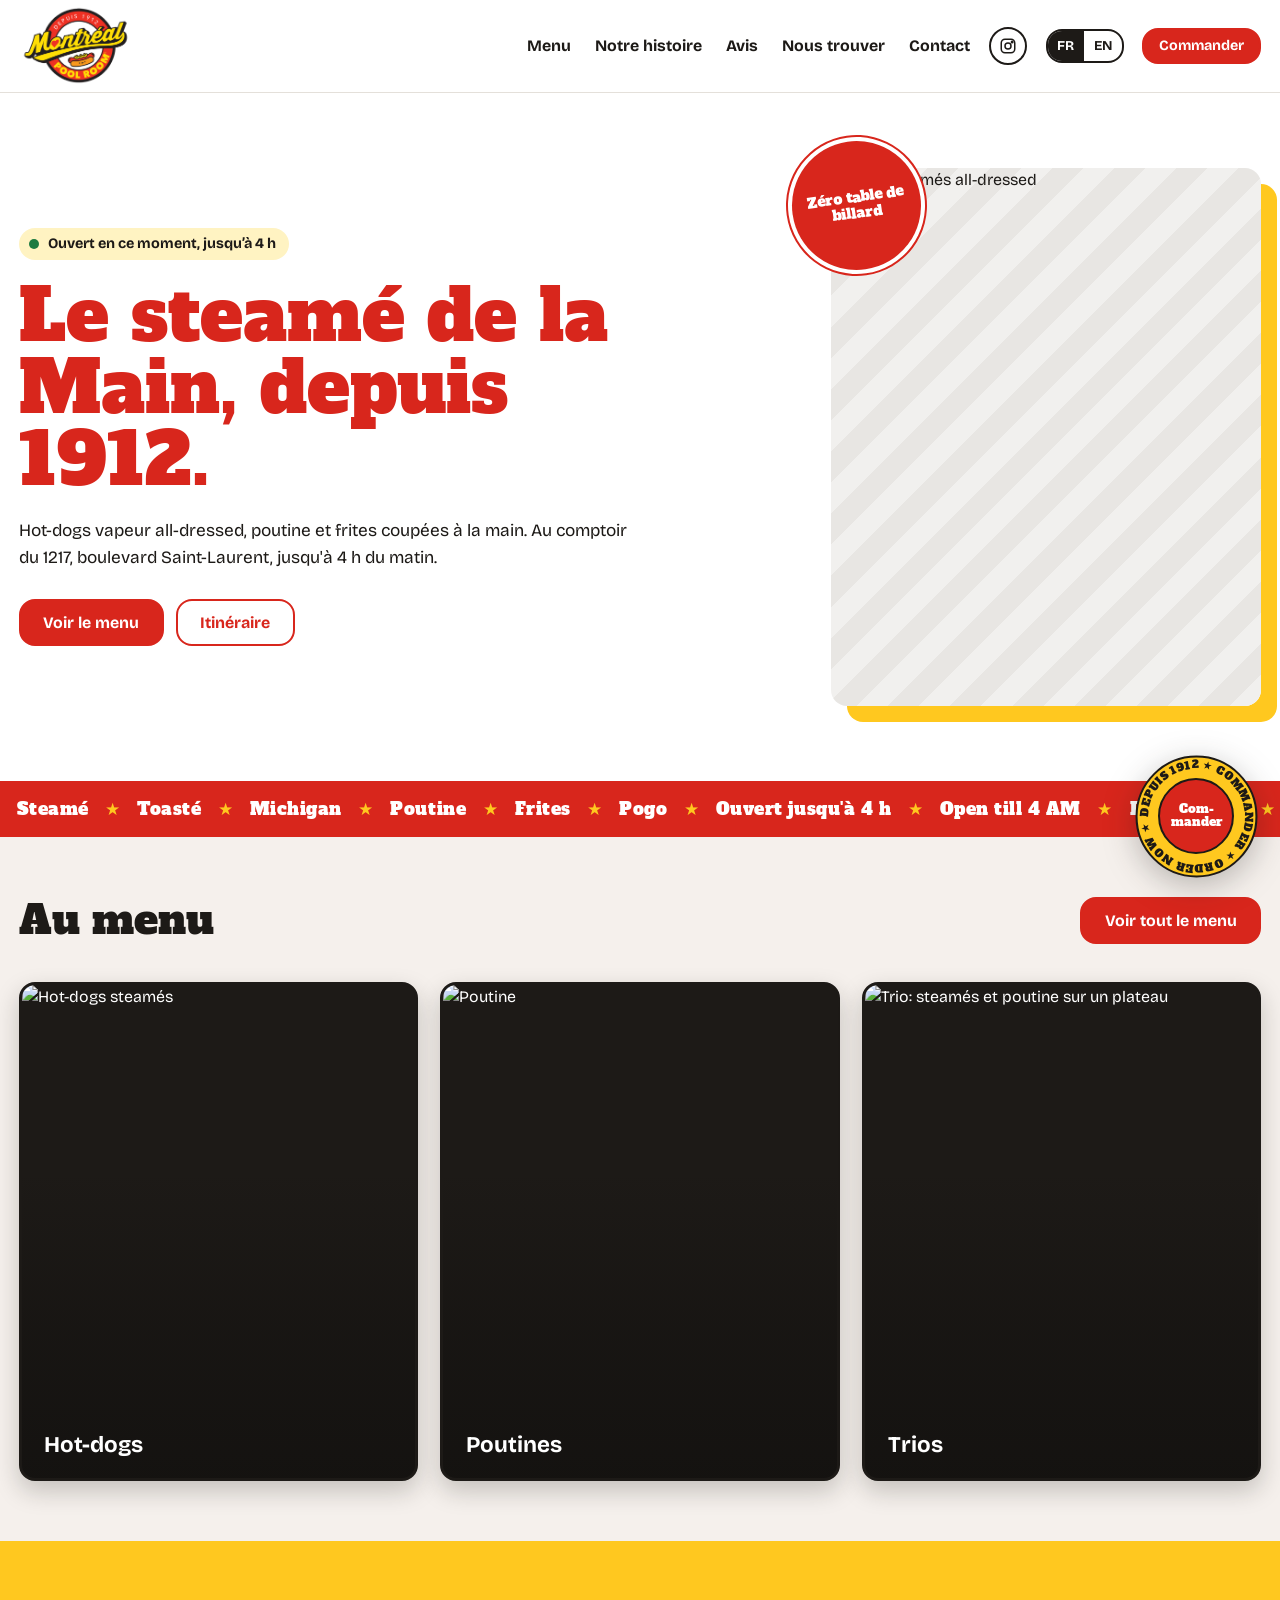
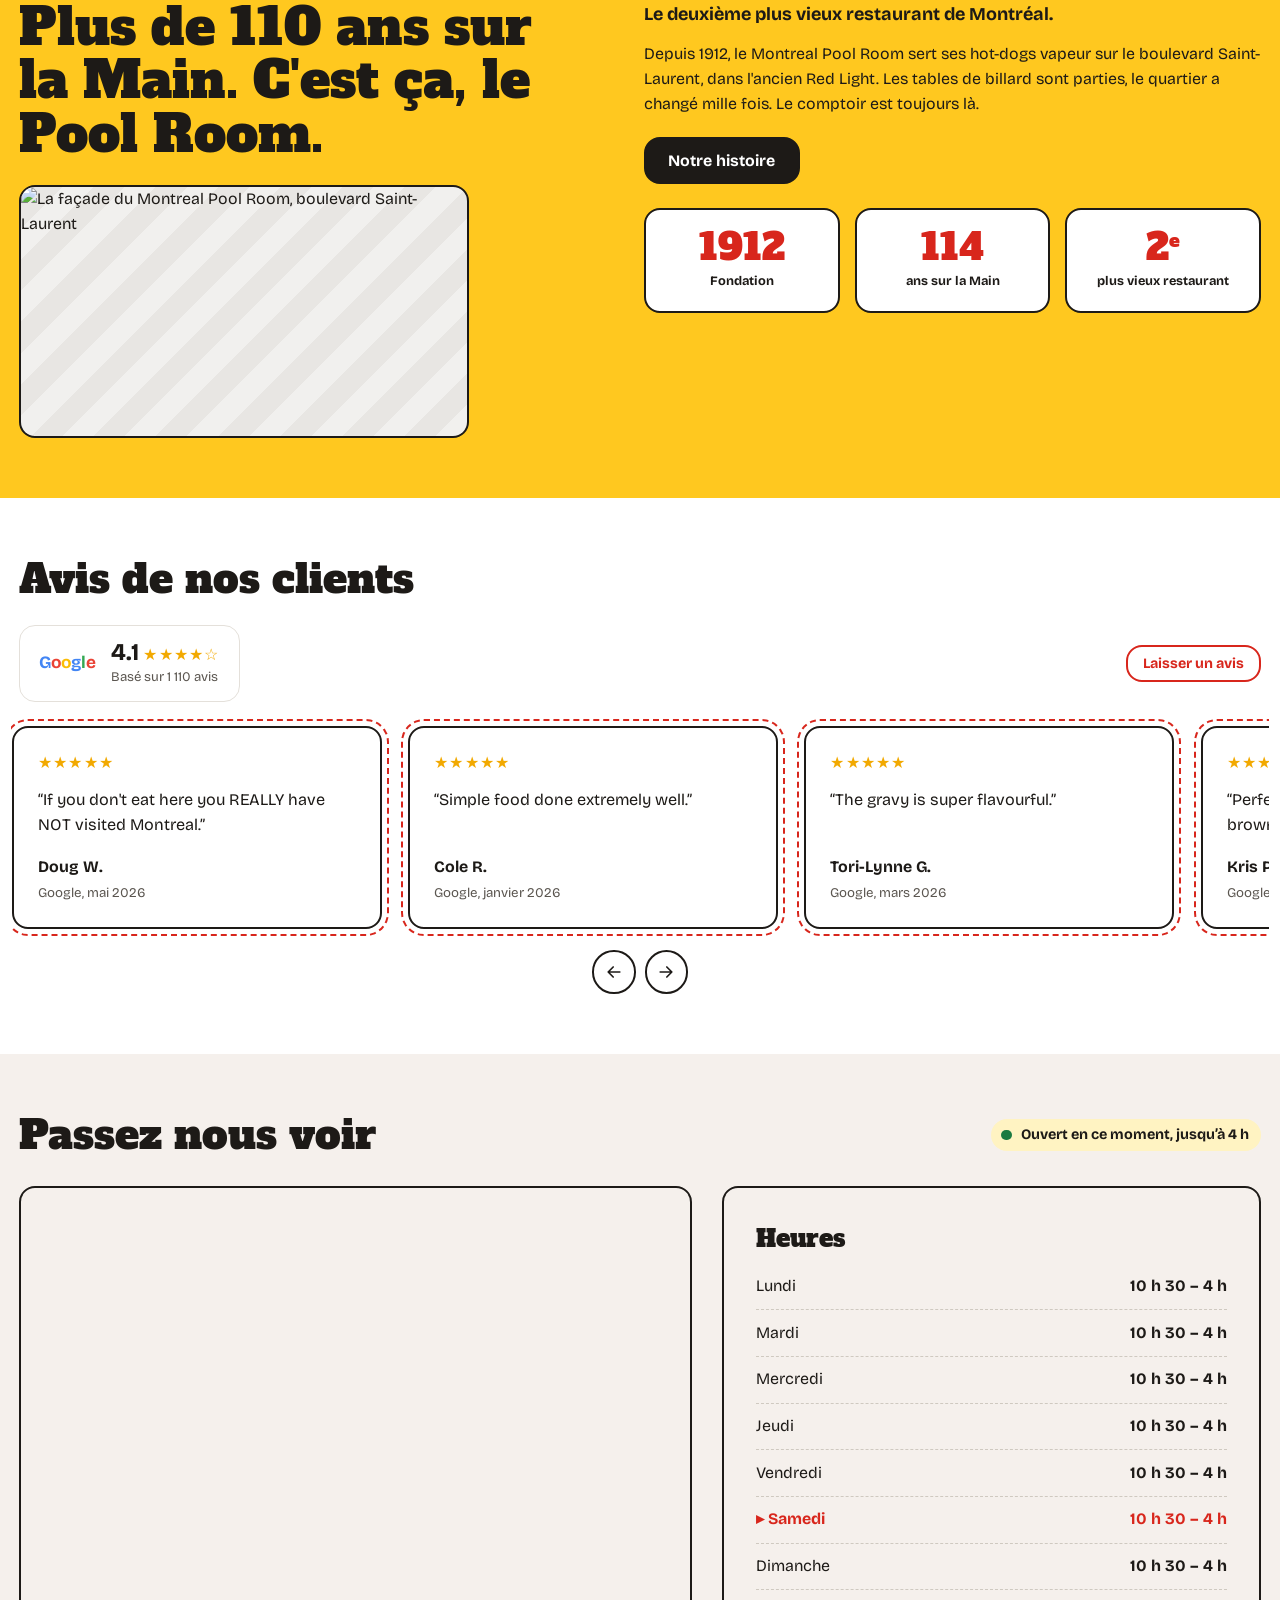
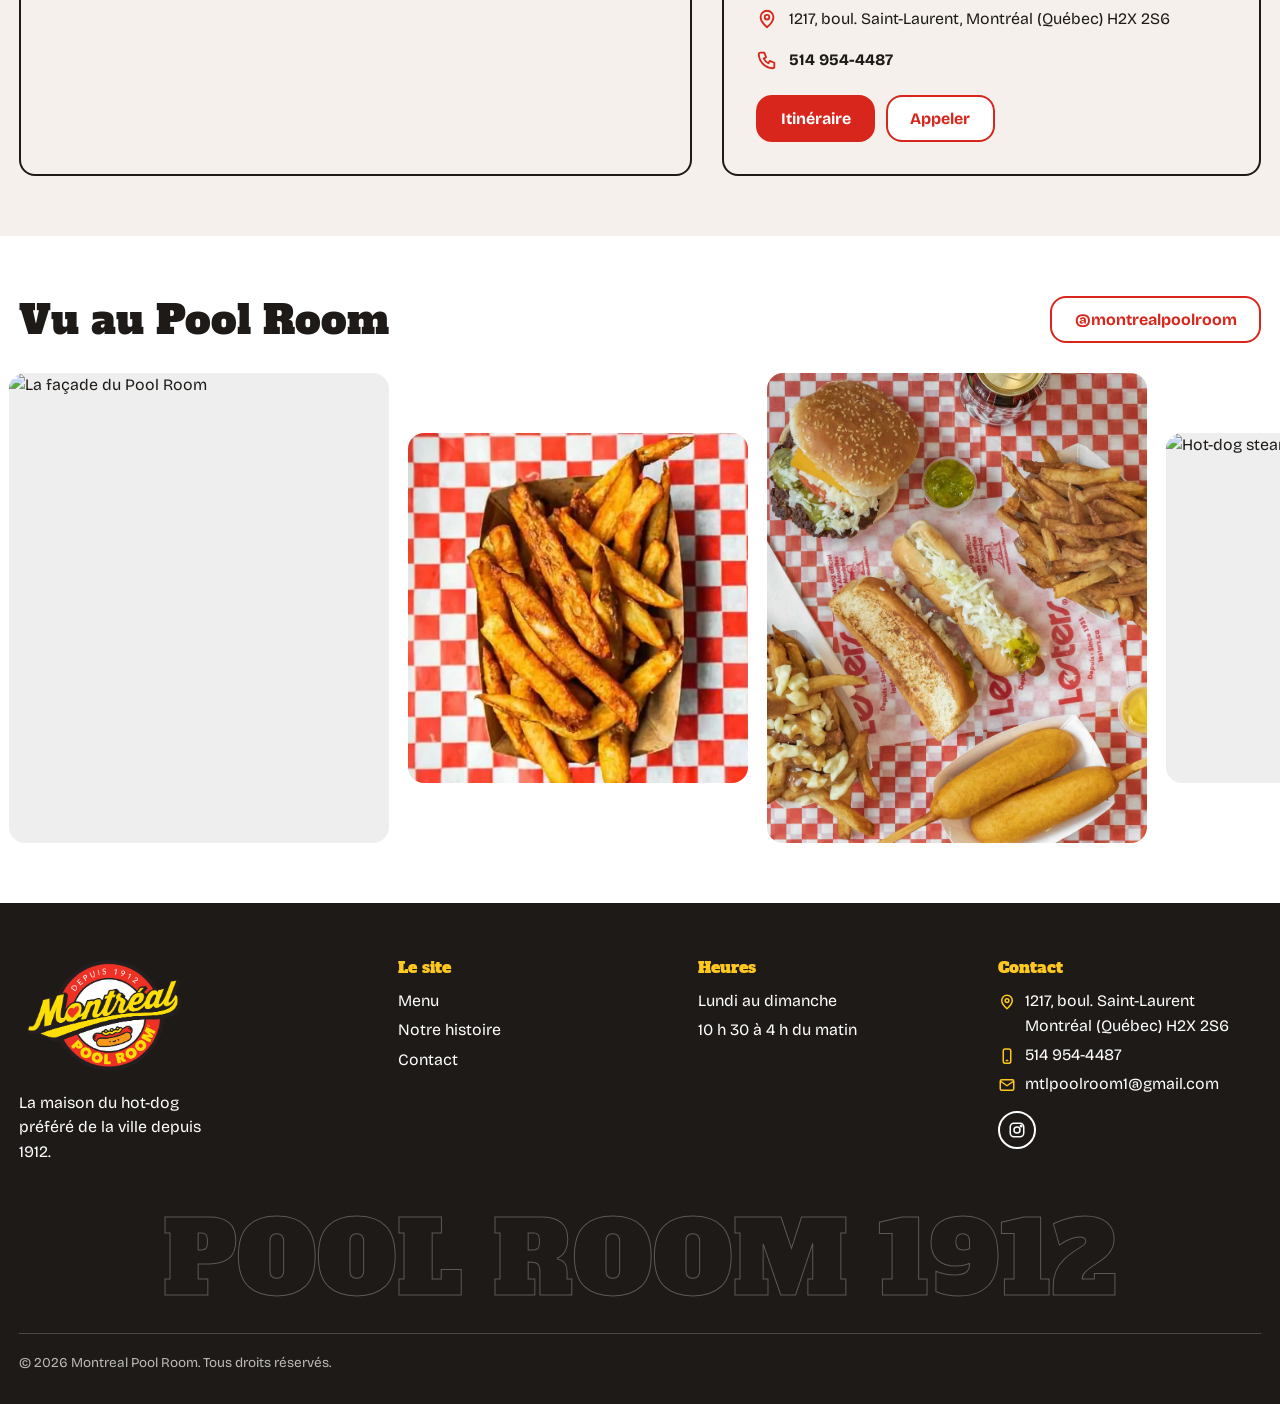
==== index.html @ d51ef172 "first commit" ====
<!doctype html>
<html lang="fr">
  <head>
    <meta charset="utf-8" />
    <meta name="viewport" content="width=device-width, initial-scale=1" />
    <title>
      Montreal Pool Room | Hot-dogs steamés et poutine sur la Main depuis 1912
    </title>
    <meta
      name="description"
      content="Hot-dogs steamés, poutine et frites au 1217 boul. Saint-Laurent, Montréal. Ouvert tous les jours de 10 h 30 à 4 h du matin. Late night food in Montreal since 1912."
    />
    <meta
      property="og:title"
      content="Montreal Pool Room | Hot-dogs steamés et poutine sur la Main depuis 1912"
    />
    <meta
      property="og:description"
      content="Hot-dogs steamés, poutine et frites au 1217 boul. Saint-Laurent, Montréal. Ouvert tous les jours de 10 h 30 à 4 h du matin. Late night food in Montreal since 1912."
    />
    <meta
      property="og:image"
      content="https://www.montrealpoolroom1912.com/assets/logo.png"
    />
    <meta property="og:locale" content="fr_CA" />
    <meta property="og:locale:alternate" content="en_CA" />
    <link rel="canonical" href="https://www.montrealpoolroom1912.com/" />
    <link rel="icon" href="assets/logo.png" />
    <link rel="preconnect" href="https://fonts.googleapis.com" />
    <link rel="preconnect" href="https://fonts.gstatic.com" crossorigin />
    <link
      href="https://fonts.googleapis.com/css2?family=Alfa+Slab+One&family=Bricolage+Grotesque:opsz,wght@12..96,400;12..96,500;12..96,700&display=swap"
      rel="stylesheet"
    />
    <link rel="stylesheet" href="assets/styles.css" />
    <script type="application/ld+json">
      {
        "@context": "https://schema.org",
        "@type": "FastFoodRestaurant",
        "name": "Montreal Pool Room",
        "url": "https://www.montrealpoolroom1912.com/",
        "telephone": "+1-514-954-4487",
        "email": "mtlpoolroom1@gmail.com",
        "foundingDate": "1912",
        "priceRange": "$",
        "paymentAccepted": "Cash",
        "servesCuisine": ["Hot dogs", "Poutine", "Fast food", "Québécois"],
        "hasMenu": "https://www.montrealpoolroom1912.com/#menu",
        "address": {
          "@type": "PostalAddress",
          "streetAddress": "1217 Boulevard Saint-Laurent",
          "addressLocality": "Montréal",
          "addressRegion": "QC",
          "postalCode": "H2X 2S6",
          "addressCountry": "CA"
        },
        "geo": {
          "@type": "GeoCoordinates",
          "latitude": 45.5099,
          "longitude": -73.5633
        },
        "openingHoursSpecification": [
          {
            "@type": "OpeningHoursSpecification",
            "dayOfWeek": [
              "Monday",
              "Tuesday",
              "Wednesday",
              "Thursday",
              "Friday",
              "Saturday",
              "Sunday"
            ],
            "opens": "10:30",
            "closes": "04:00"
          }
        ],
        "sameAs": ["https://www.instagram.com/montrealpoolroom/"]
      }
    </script>
  </head>
  <body data-page="index">
    <header class="top">
      <div class="wrap">
        <a class="brand" href="index.html" aria-label="Montreal Pool Room"
          ><img
            src="assets/logo.png"
            alt="Montreal Pool Room, depuis 1912"
            width="500"
            height="347"
        /></a>
        <nav class="nav" id="nav" aria-label="Navigation principale">
          <a href="menu.html">Menu</a>
          <a href="histoire.html"
            ><span class="fr">Notre histoire</span
            ><span class="en">Our story</span></a
          >
          <a href="index.html#reviews"
            ><span class="fr">Avis</span><span class="en">Reviews</span></a
          >
          <a href="index.html#visit"
            ><span class="fr">Nous trouver</span
            ><span class="en">Find us</span></a
          >
          <a href="contact.html">Contact</a>
        </nav>
        <div class="social">
          <a
            href="https://www.instagram.com/montrealpoolroom/"
            target="_blank"
            rel="noopener"
            aria-label="Instagram"
            ><svg
              viewBox="0 0 24 24"
              fill="none"
              stroke="currentColor"
              stroke-width="2"
            >
              <rect x="3" y="3" width="18" height="18" rx="5" />
              <circle cx="12" cy="12" r="4" />
              <circle cx="17.5" cy="6.5" r="1" fill="currentColor" /></svg
          ></a>
        </div>
        <div class="lang" role="group" aria-label="Langue / Language">
          <button type="button" data-lang="fr" aria-pressed="true">FR</button>
          <button type="button" data-lang="en" aria-pressed="false">EN</button>
        </div>
        <a class="btn small order" href="#order" data-order
          ><span class="fr">Commander</span
          ><span class="en">Order online</span></a
        >
        <button
          class="burger"
          type="button"
          aria-expanded="false"
          aria-controls="nav"
          aria-label="Menu"
        >
          <svg
            class="i-open"
            viewBox="0 0 24 24"
            width="24"
            height="24"
            fill="none"
            stroke="currentColor"
            stroke-width="2.2"
            stroke-linecap="round"
            aria-hidden="true"
          >
            <path d="M4 7h16M4 12h16M4 17h16" />
          </svg>
          <svg
            class="i-close"
            viewBox="0 0 24 24"
            width="24"
            height="24"
            fill="none"
            stroke="currentColor"
            stroke-width="2.2"
            stroke-linecap="round"
            aria-hidden="true"
          >
            <path d="M6 6l12 12M18 6L6 18" />
          </svg>
        </button>
      </div>
    </header>

    <main id="top">
      <section class="hero">
        <div class="wrap">
          <div>
            <p class="status" aria-live="polite">
              <i></i
              ><span class="status-text"
                >Ouvert tous les jours, 10 h 30 à 4 h</span
              >
            </p>
            <h1>
              <span class="fr">Le steamé de la Main, depuis 1912.</span
              ><span class="en">The Main's steamie, since 1912.</span>
            </h1>
            <p class="lede">
              <span class="fr"
                >Hot-dogs vapeur all-dressed, poutine et frites coupées à la
                main. Au comptoir du 1217, boulevard Saint-Laurent, jusqu'à 4 h
                du matin.</span
              ><span class="en"
                >All-dressed steamed hot dogs, poutine and hand-cut fries. At
                the counter at 1217 Saint-Laurent Boulevard, until 4 in the
                morning.</span
              >
            </p>
            <div class="cta">
              <a class="btn" href="menu.html"
                ><span class="fr">Voir le menu</span
                ><span class="en">See the menu</span></a
              >
              <a
                class="btn ghost"
                href="https://www.google.com/maps/dir/?api=1&destination=Montreal+Pool+Room%2C+1217+Boul+Saint-Laurent%2C+Montreal%2C+QC"
                target="_blank"
                rel="noopener"
                ><span class="fr">Itinéraire</span
                ><span class="en">Get directions</span></a
              >
            </div>
          </div>
          <div class="hero-photo">
            <figure class="ph" style="margin: 0">
              <img
                src="https://upload.wikimedia.org/wikipedia/commons/thumb/d/df/Montreal_steamie_hotdog.jpg/960px-Montreal_steamie_hotdog.jpg"
                alt="Deux steamés all-dressed"
                data-alt-fr="Deux steamés all-dressed"
                data-alt-en="Two all-dressed steamies"
                decoding="async"
              />
            </figure>
            <div class="sticker">
              <span class="fr">Zéro table de billard</span
              ><span class="en">Zero pool tables</span>
            </div>
          </div>
        </div>
      </section>

      <div class="ticker" aria-hidden="true">
        <div>
          <span>Steamé</span><em>★</em><span>Toasté</span><em>★</em
          ><span>Michigan</span><em>★</em><span>Poutine</span><em>★</em
          ><span>Frites</span><em>★</em><span>Pogo</span><em>★</em
          ><span>Ouvert jusqu'à 4 h</span><em>★</em><span>Open till 4 AM</span
          ><em>★</em><span>Depuis 1912</span><em>★</em><span>Steamé</span
          ><em>★</em><span>Toasté</span><em>★</em><span>Michigan</span><em>★</em
          ><span>Poutine</span><em>★</em><span>Frites</span><em>★</em
          ><span>Pogo</span><em>★</em><span>Ouvert jusqu'à 4 h</span><em>★</em
          ><span>Open till 4 AM</span><em>★</em><span>Depuis 1912</span
          ><em>★</em>
        </div>
      </div>

      <section class="band" id="menu">
        <div class="wrap">
          <div class="menu-head">
            <h2 class="h2">
              <span class="fr">Au menu</span><span class="en">On the menu</span>
            </h2>
            <a class="btn" href="menu.html"
              ><span class="fr">Voir tout le menu</span
              ><span class="en">View full menu</span></a
            >
          </div>
          <div class="cats">
            <a class="cat-card" href="menu.html#cat-hotdogs"
              ><img
                src="https://upload.wikimedia.org/wikipedia/commons/thumb/8/89/Hot_Dogs_%40_Montreal_Pool_Room_%40_Ville-Marie_%40_Montr%C3%A9al_%2830467795091%29.jpg/960px-Hot_Dogs_%40_Montreal_Pool_Room_%40_Ville-Marie_%40_Montr%C3%A9al_%2830467795091%29.jpg"
                alt="Hot-dogs steamés"
                data-alt-fr="Hot-dogs steamés"
                data-alt-en="Steamed hot dogs"
                loading="lazy"
                decoding="async"
              /><span
                ><span class="fr">Hot-dogs</span
                ><span class="en">Hot dogs</span></span
              ></a
            >
            <a class="cat-card" href="menu.html#cat-poutines"
              ><img
                src="https://upload.wikimedia.org/wikipedia/commons/thumb/d/d1/Poutine_%40_Montreal_Pool_Room_%40_Ville-Marie_%40_Montr%C3%A9al_%2830256597740%29.jpg/960px-Poutine_%40_Montreal_Pool_Room_%40_Ville-Marie_%40_Montr%C3%A9al_%2830256597740%29.jpg"
                alt="Poutine"
                data-alt-fr="Poutine"
                data-alt-en="Poutine"
                loading="lazy"
                decoding="async"
              /><span>Poutines</span></a
            >
            <a class="cat-card" href="menu.html#cat-trios"
              ><img
                src="https://upload.wikimedia.org/wikipedia/commons/thumb/8/82/Poutine_%2B_Hot_Dogs_%40_Montreal_Pool_Room_%40_Ville-Marie_%40_Montr%C3%A9al_%2830467802221%29.jpg/960px-Poutine_%2B_Hot_Dogs_%40_Montreal_Pool_Room_%40_Ville-Marie_%40_Montr%C3%A9al_%2830467802221%29.jpg"
                alt="Trio: steamés et poutine sur un plateau"
                data-alt-fr="Trio: steamés et poutine sur un plateau"
                data-alt-en="Trio: steamies and poutine on a tray"
                loading="lazy"
                decoding="async"
              /><span>Trios</span></a
            >
          </div>
        </div>
      </section>

      <section class="band" id="story">
        <div class="wrap about">
          <div>
            <h2>
              <span class="fr"
                >Plus de 110 ans sur la Main. C'est ça, le Pool Room.</span
              ><span class="en"
                >110+ years on the Main. That's the Pool Room.</span
              >
            </h2>
            <figure class="ph" style="margin: 0">
              <img
                src="https://upload.wikimedia.org/wikipedia/commons/thumb/5/59/Montreal_Pool_Room_-_2025-07-31.jpg/960px-Montreal_Pool_Room_-_2025-07-31.jpg"
                alt="La façade du Montreal Pool Room, boulevard Saint-Laurent"
                data-alt-fr="La façade du Montreal Pool Room, boulevard Saint-Laurent"
                data-alt-en="The Montreal Pool Room storefront on Saint-Laurent Boulevard"
                loading="lazy"
                decoding="async"
              />
            </figure>
          </div>
          <div>
            <p class="about-sub">
              <span class="fr"
                >Le deuxième plus vieux restaurant de Montréal.</span
              ><span class="en">Montréal's second-oldest restaurant.</span>
            </p>
            <p>
              <span class="fr"
                >Depuis 1912, le Montreal Pool Room sert ses hot-dogs vapeur sur
                le boulevard Saint-Laurent, dans l'ancien Red Light. Les tables
                de billard sont parties, le quartier a changé mille fois. Le
                comptoir est toujours là.</span
              ><span class="en"
                >Since 1912, the Montreal Pool Room has served its steamed hot
                dogs on Saint-Laurent Boulevard, in the old Red Light district.
                The pool tables are gone and the neighbourhood has changed a
                thousand times. The counter is still here.</span
              >
            </p>
            <a class="btn dark" href="histoire.html"
              ><span class="fr">Notre histoire</span
              ><span class="en">Our story</span></a
            >
            <ul class="stats">
              <li>
                <b>1912</b
                ><span
                  ><span class="fr">Fondation</span
                  ><span class="en">Founded</span></span
                >
              </li>
              <li>
                <b id="years-open">114</b
                ><span
                  ><span class="fr">ans sur la Main</span
                  ><span class="en">years on the Main</span></span
                >
              </li>
              <li>
                <b
                  ><span class="fr">2<sup>e</sup></span
                  ><span class="en">2<sup>nd</sup></span></b
                ><span
                  ><span class="fr">plus vieux restaurant</span
                  ><span class="en">oldest restaurant</span></span
                >
              </li>
            </ul>
          </div>
        </div>
      </section>

      <section class="band" id="reviews">
        <div class="wrap">
          <h2 class="h2">
            <span class="fr">Avis de nos clients</span
            ><span class="en">What customers say</span>
          </h2>
          <div class="rev-top">
            <div class="gscore">
              <span class="g" aria-label="Google"
                ><i style="color: #4285f4">G</i><i style="color: #ea4335">o</i
                ><i style="color: #fbbc05">o</i><i style="color: #4285f4">g</i
                ><i style="color: #34a853">l</i
                ><i style="color: #ea4335">e</i></span
              >
              <span
                ><b>4.1</b>
                <span class="starsrow" aria-hidden="true">★★★★☆</span
                ><small
                  ><span class="fr">Basé sur 1 110 avis</span
                  ><span class="en">Based on 1,110 reviews</span></small
                ></span
              >
            </div>
            <a
              class="btn ghost small"
              href="https://www.google.com/maps/search/?api=1&query=Montreal+Pool+Room+1217+Boul+Saint-Laurent+Montreal"
              target="_blank"
              rel="noopener"
              ><span class="fr">Laisser un avis</span
              ><span class="en">Leave a review</span></a
            >
          </div>
          <div
            class="rail"
            id="rail"
            tabindex="0"
            aria-label="Avis Google"
          ></div>
          <div class="rev-foot">
            <div class="arrows">
              <button type="button" id="prev" aria-label="Précédent">
                <svg
                  viewBox="0 0 24 24"
                  width="20"
                  height="20"
                  fill="none"
                  stroke="currentColor"
                  stroke-width="2"
                  stroke-linecap="round"
                  stroke-linejoin="round"
                  aria-hidden="true"
                >
                  <path d="M19 12H5M11 6l-6 6 6 6" />
                </svg>
              </button>
              <button type="button" id="next" aria-label="Suivant">
                <svg
                  viewBox="0 0 24 24"
                  width="20"
                  height="20"
                  fill="none"
                  stroke="currentColor"
                  stroke-width="2"
                  stroke-linecap="round"
                  stroke-linejoin="round"
                  aria-hidden="true"
                >
                  <path d="M5 12h14M13 6l6 6-6 6" />
                </svg>
              </button>
            </div>
          </div>
        </div>
      </section>

      <section class="band" id="visit">
        <div class="wrap">
          <div class="visit-head">
            <h2 class="h2">
              <span class="fr">Passez nous voir</span
              ><span class="en">Come by</span>
            </h2>
            <p class="status" aria-live="polite">
              <i></i><span class="status-text"></span>
            </p>
          </div>
          <div class="visit-grid">
            <div class="map">
              <iframe
                title="Montreal Pool Room, 1217 boul. Saint-Laurent"
                loading="lazy"
                referrerpolicy="no-referrer-when-downgrade"
                src="https://maps.google.com/maps?q=Montreal%20Pool%20Room%2C%201217%20Boul%20Saint-Laurent%2C%20Montreal%2C%20QC%20H2X%202S6&t=m&z=16&output=embed&iwloc=near"
              ></iframe>
            </div>
            <div class="hours-card">
              <h3>
                <span class="fr">Heures</span><span class="en">Hours</span>
              </h3>
              <ul class="hours-list" id="hours"></ul>
              <p class="row">
                <svg
                  viewBox="0 0 24 24"
                  width="22"
                  height="22"
                  fill="none"
                  stroke="currentColor"
                  stroke-width="2"
                  stroke-linecap="round"
                  stroke-linejoin="round"
                  aria-hidden="true"
                >
                  <path
                    d="M12 21s7-6.2 7-11a7 7 0 0 0-14 0c0 4.800 7 11 7 11z"
                  />
                  <circle cx="12" cy="10" r="2.500" /></svg
                ><span
                  >1217, boul. Saint-Laurent, Montréal (Québec) H2X 2S6</span
                >
              </p>
              <p class="row">
                <svg
                  viewBox="0 0 24 24"
                  width="22"
                  height="22"
                  fill="none"
                  stroke="currentColor"
                  stroke-width="2"
                  stroke-linecap="round"
                  stroke-linejoin="round"
                  aria-hidden="true"
                >
                  <path
                    d="M5 4h4l2 5-2.500 1.500a11 11 0 0 0 5 5L15 13l5 2v4a2 2 0 0 1-2 2A16 16 0 0 1 3 6a2 2 0 0 1 2-2z"
                  /></svg
                ><a href="tel:+15149544487">514 954-4487</a>
              </p>
              <div class="cta">
                <a
                  class="btn"
                  href="https://www.google.com/maps/dir/?api=1&destination=Montreal+Pool+Room%2C+1217+Boul+Saint-Laurent%2C+Montreal%2C+QC"
                  target="_blank"
                  rel="noopener"
                  ><span class="fr">Itinéraire</span
                  ><span class="en">Get directions</span></a
                >
                <a class="btn ghost" href="tel:+15149544487"
                  ><span class="fr">Appeler</span
                  ><span class="en">Call</span></a
                >
              </div>
            </div>
          </div>
        </div>
      </section>

      <section id="photos" aria-label="Photos">
        <div class="wrap insta">
          <h2 class="h2">
            <span class="fr">Vu au Pool Room</span
            ><span class="en">Seen at the Pool Room</span>
          </h2>
          <a
            class="btn ghost"
            href="https://www.instagram.com/montrealpoolroom/"
            target="_blank"
            rel="noopener"
            >@montrealpoolroom</a
          >
        </div>
        <div class="reel">
          <div class="reel-track">
            <figure class="big">
              <img
                src="https://upload.wikimedia.org/wikipedia/commons/thumb/5/59/Montreal_Pool_Room_-_2025-07-31.jpg/960px-Montreal_Pool_Room_-_2025-07-31.jpg"
                alt="La façade du Pool Room"
                data-alt-fr="La façade du Pool Room"
                data-alt-en="The Pool Room storefront"
                loading="lazy"
                decoding="async"
              />
            </figure>
            <figure class="small">
              <img
                src="/assets/fries.webp"
                alt="Poutine"
                data-alt-fr="Poutine"
                data-alt-en="Poutine"
                loading="lazy"
                decoding="async"
              />
            </figure>
            <figure class="big">
              <img
                src="/assets/full.jpeg"
                alt="L'intérieur du restaurant"
                data-alt-fr="L'intérieur du restaurant"
                data-alt-en="Inside the restaurant"
                loading="lazy"
                decoding="async"
              />
            </figure>
            <figure class="small">
              <img
                src="https://upload.wikimedia.org/wikipedia/commons/thumb/d/d1/Poutine_%40_Montreal_Pool_Room_%40_Ville-Marie_%40_Montr%C3%A9al_%2830256597740%29.jpg/960px-Poutine_%40_Montreal_Pool_Room_%40_Ville-Marie_%40_Montr%C3%A9al_%2830256597740%29.jpg"
                alt="Hot-dog steamé all-dressed"
                data-alt-fr="Hot-dog steamé all-dressed"
                data-alt-en="All-dressed steamed hot dog"
                loading="lazy"
                decoding="async"
              />
            </figure>
            <figure class="big">
              <img
                src="/assets/platter.webp"
                alt="L'enseigne, boulevard Saint-Laurent"
                data-alt-fr="L'enseigne, boulevard Saint-Laurent"
                data-alt-en="The sign on Saint-Laurent Boulevard"
                loading="lazy"
                decoding="async"
              />
            </figure>
            <figure class="small">
              <img
                src="/assets/onions.webp"
                alt="Poutine"
                data-alt-fr="Poutine"
                data-alt-en="Poutine"
                loading="lazy"
                decoding="async"
              />
            </figure>
            <figure class="big">
              <img
                src="https://upload.wikimedia.org/wikipedia/commons/thumb/8/82/Poutine_%2B_Hot_Dogs_%40_Montreal_Pool_Room_%40_Ville-Marie_%40_Montr%C3%A9al_%2830467802221%29.jpg/960px-Poutine_%2B_Hot_Dogs_%40_Montreal_Pool_Room_%40_Ville-Marie_%40_Montr%C3%A9al_%2830467802221%29.jpg"
                alt="Le comptoir"
                data-alt-fr="Le comptoir"
                data-alt-en="The counter"
                loading="lazy"
                decoding="async"
              />
            </figure>
            <figure class="small" aria-hidden="true">
              <img
                src="https://upload.wikimedia.org/wikipedia/commons/thumb/f/f6/Poutine_%40_Montreal_Pool_Room_%40_Ville-Marie_%40_Montr%C3%A9al_%2830467797291%29.jpg/960px-Poutine_%40_Montreal_Pool_Room_%40_Ville-Marie_%40_Montr%C3%A9al_%2830467797291%29.jpg"
                alt=""
                data-alt-fr=""
                data-alt-en=""
                loading="lazy"
                decoding="async"
              />
            </figure>
            <figure class="big" aria-hidden="true">
              <img
                src="https://upload.wikimedia.org/wikipedia/commons/thumb/e/e4/Hot_Dog_-_2024-05-11.jpg/960px-Hot_Dog_-_2024-05-11.jpg"
                alt=""
                data-alt-fr=""
                data-alt-en=""
                loading="lazy"
                decoding="async"
              />
            </figure>
            <figure class="small" aria-hidden="true">
              <img
                src="https://upload.wikimedia.org/wikipedia/commons/thumb/8/82/Poutine_%2B_Hot_Dogs_%40_Montreal_Pool_Room_%40_Ville-Marie_%40_Montr%C3%A9al_%2830467802221%29.jpg/960px-Poutine_%2B_Hot_Dogs_%40_Montreal_Pool_Room_%40_Ville-Marie_%40_Montr%C3%A9al_%2830467802221%29.jpg"
                alt=""
                data-alt-fr=""
                data-alt-en=""
                loading="lazy"
                decoding="async"
              />
            </figure>
            <figure class="big" aria-hidden="true">
              <img
                src="https://upload.wikimedia.org/wikipedia/commons/thumb/d/d1/Poutine_%40_Montreal_Pool_Room_%40_Ville-Marie_%40_Montr%C3%A9al_%2830256597740%29.jpg/960px-Poutine_%40_Montreal_Pool_Room_%40_Ville-Marie_%40_Montr%C3%A9al_%2830256597740%29.jpg"
                alt=""
                data-alt-fr=""
                data-alt-en=""
                loading="lazy"
                decoding="async"
              />
            </figure>
          </div>
        </div>
      </section>
    </main>
    <footer class="on-dark">
      <div class="wrap">
        <div class="foot">
          <div>
            <a class="brand" href="index.html"
              ><img
                src="assets/logo.png"
                alt="Montreal Pool Room"
                width="500"
                height="347"
                loading="lazy"
            /></a>
            <p style="margin-top: 1rem; max-width: 20ch">
              <span class="fr"
                >La maison du hot-dog préféré de la ville depuis 1912.</span
              ><span class="en"
                >Home of the city's favourite hot dog since 1912.</span
              >
            </p>
          </div>
          <div>
            <h3>
              <span class="fr">Le site</span><span class="en">The site</span>
            </h3>
            <ul>
              <li><a href="menu.html">Menu</a></li>
              <li>
                <a href="histoire.html"
                  ><span class="fr">Notre histoire</span
                  ><span class="en">Our story</span></a
                >
              </li>
              <li><a href="contact.html">Contact</a></li>
            </ul>
          </div>
          <div>
            <h3><span class="fr">Heures</span><span class="en">Hours</span></h3>
            <ul>
              <li>
                <span class="fr">Lundi au dimanche</span
                ><span class="en">Monday to Sunday</span>
              </li>
              <li>
                <span class="fr">10 h 30 à 4 h du matin</span
                ><span class="en">10:30 AM to 4 AM</span>
              </li>
            </ul>
          </div>
          <div>
            <h3>Contact</h3>
            <ul class="contact-list">
              <li><svg viewBox="0 0 24 24" width="18" height="18" fill="none" stroke="currentColor" stroke-width="2" stroke-linecap="round" stroke-linejoin="round" aria-hidden="true"><path d="M12 21s7-6.2 7-11a7 7 0 0 0-14 0c0 4.8 7 11 7 11z"/><circle cx="12" cy="10" r="2.5"/></svg><span>1217, boul. Saint-Laurent<br />Montréal (Québec) H2X 2S6</span></li>
              <li><svg viewBox="0 0 24 24" width="18" height="18" fill="none" stroke="currentColor" stroke-width="2" stroke-linecap="round" stroke-linejoin="round" aria-hidden="true"><rect x="7" y="2.5" width="10" height="19" rx="2.5"/><path d="M11 18h2"/></svg><span><a href="tel:+15149544487">514 954-4487</a></span></li>
              <li><svg viewBox="0 0 24 24" width="18" height="18" fill="none" stroke="currentColor" stroke-width="2" stroke-linecap="round" stroke-linejoin="round" aria-hidden="true"><rect x="3" y="5" width="18" height="14" rx="2"/><path d="M3.5 7l8.5 6 8.5-6"/></svg><span>
                <a href="mailto:mtlpoolroom1@gmail.com"
                  >mtlpoolroom1@gmail.com</a
                >
              </span></li>
            </ul>
            <div class="social" style="margin-top: 0.9rem">
              <a
                href="https://www.instagram.com/montrealpoolroom/"
                target="_blank"
                rel="noopener"
                aria-label="Instagram"
                ><svg
                  viewBox="0 0 24 24"
                  fill="none"
                  stroke="currentColor"
                  stroke-width="2"
                >
                  <rect x="3" y="3" width="18" height="18" rx="5" />
                  <circle cx="12" cy="12" r="4" />
                  <circle cx="17.5" cy="6.5" r="1" fill="currentColor" /></svg
              ></a>
            </div>
          </div>
        </div>
        <p class="bigmark" aria-hidden="true">POOL ROOM 1912</p>
        <div class="legal">
          <span
            >© <span id="year">2026</span> Montreal Pool Room.
            <span class="fr">Tous droits réservés.</span
            ><span class="en">All rights reserved.</span></span
          >
        </div>
      </div>
    </footer>

    <button class="fab" type="button" data-order aria-haspopup="dialog">
      <svg class="fab-ring" viewBox="0 0 120 120" aria-hidden="true">
        <defs>
          <path
            id="fab-circle"
            d="M60,60 m-47,0 a47,47 0 1,1 94,0 a47,47 0 1,1 -94,0"
          />
        </defs>
        <circle cx="60" cy="60" r="58.500" />
        <text>
          <textPath href="#fab-circle" textLength="290" lengthAdjust="spacing">
            DEPUIS 1912 ★ COMMANDER ★ ORDER NOW ★
          </textPath>
        </text>
      </svg>
      <span class="fab-core"
        ><span class="fr">Com&shy;mander</span
        ><span class="en">Order now</span></span
      >
    </button>

    <dialog
      class="order-dialog"
      id="order-dialog"
      aria-labelledby="order-title"
    >
      <div class="dlg">
        <button class="dlg-close" type="button" aria-label="Fermer">✕</button>
        <span class="dlg-tag"
          ><span class="fr">Livraison et à emporter</span
          ><span class="en">Delivery &amp; takeout</span></span
        >
        <h2 id="order-title">
          <span class="fr">Où commander?</span
          ><span class="en">Where to order?</span>
        </h2>
        <a
          href="https://www.ubereats.com/ca/store/montreal-pool-room/Gx0gwKFYQ-KwhnX7RkcOgA"
          target="_blank"
          rel="noopener"
          >Uber Eats
          <svg
            viewBox="0 0 24 24"
            width="20"
            height="20"
            fill="none"
            stroke="currentColor"
            stroke-width="2"
            stroke-linecap="round"
            stroke-linejoin="round"
            aria-hidden="true"
          >
            <path d="M5 12h14M13 6l6 6-6 6" /></svg
        ></a>
        <a
          href="https://www.doordash.com/store/montreal-pool-room-montr%C3%A9al-1304339/"
          target="_blank"
          rel="noopener"
          >DoorDash
          <svg
            viewBox="0 0 24 24"
            width="20"
            height="20"
            fill="none"
            stroke="currentColor"
            stroke-width="2"
            stroke-linecap="round"
            stroke-linejoin="round"
            aria-hidden="true"
          >
            <path d="M5 12h14M13 6l6 6-6 6" /></svg
        ></a>
        <a
          href="https://www.skipthedishes.com/montreal-pool-room-saint-laurent"
          target="_blank"
          rel="noopener"
          >SkipTheDishes
          <svg
            viewBox="0 0 24 24"
            width="20"
            height="20"
            fill="none"
            stroke="currentColor"
            stroke-width="2"
            stroke-linecap="round"
            stroke-linejoin="round"
            aria-hidden="true"
          >
            <path d="M5 12h14M13 6l6 6-6 6" /></svg
        ></a>
        <a href="tel:+15149544487"
          ><span class="fr">Appeler pour emporter</span
          ><span class="en">Call for takeout</span>
          <svg
            viewBox="0 0 24 24"
            width="20"
            height="20"
            fill="none"
            stroke="currentColor"
            stroke-width="2"
            stroke-linecap="round"
            stroke-linejoin="round"
            aria-hidden="true"
          >
            <path
              d="M5 4h4l2 5-2.500 1.500a11 11 0 0 0 5 5L15 13l5 2v4a2 2 0 0 1-2 2A16 16 0 0 1 3 6a2 2 0 0 1 2-2z"
            /></svg
        ></a>
        <p class="status"><i></i><span class="status-text"></span></p>
      </div>
    </dialog>

    <script src="assets/site.js"></script>
  </body>
</html>
---- assets/styles.css ----
:root {
  --mustard: #ffc81f;
  --mustard-soft: #fff3c2;
  --ketchup: #d8261c;
  --ketchup-deep: #a91710;
  --white: #ffffff;
  --ink: #1d1a17;
  --line: #e4e0da;
  --relish: #1c7a41;
  --display: "Alfa Slab One", "Rockwell", "Georgia", serif;
  --body: "Bricolage Grotesque", "Helvetica Neue", Arial, sans-serif;
  --wrap: 1280px;
  --r: 16px;
}
*,
*::before,
*::after {
  box-sizing: border-box;
}
html {
  font-size: 93.75%;
  scroll-behavior: smooth;
  scroll-padding-top: 140px;
}
body {
  margin: 0;
  font-family: var(--body);
  font-size: 1.0625rem;
  line-height: 1.55;
  color: var(--ink);
  background: var(--white);
  -webkit-font-smoothing: antialiased;
}
img,
iframe {
  max-width: 100%;
  display: block;
}
a {
  color: inherit;
}
h1,
h2,
h3,
p {
  margin: 0;
}
ul,
ol {
  margin: 0;
  padding: 0;
  list-style: none;
}
button {
  font: inherit;
  color: inherit;
  cursor: pointer;
}
:focus-visible {
  outline: 3px solid var(--ink);
  outline-offset: 3px;
}
.on-dark :focus-visible {
  outline-color: var(--mustard);
}

html[lang="fr"] .en {
  display: none !important;
}
html[lang="en"] .fr {
  display: none !important;
}

.wrap {
  width: min(var(--wrap), 100% - 2.5rem);
  margin-inline: auto;
}
.band {
  padding-block: clamp(3rem, 8vw, 4rem);
}
.h2 {
  font-family: var(--display);
  font-weight: 400;
  font-size: clamp(1.6rem, 3.8vw, 2.7rem);
  line-height: 1.05;
}
.lede {
  font-size: clamp(1.05rem, 1.4vw, 1.15rem);
  max-width: 56ch;
}

.btn {
  display: inline-flex;
  align-items: center;
  justify-content: center;
  gap: 0.5rem;
  padding: 0.85rem 1.5rem;
  border: 2px solid var(--ketchup);
  border-radius: var(--r);
  background: var(--ketchup);
  color: #fff;
  font-weight: 700;
  text-decoration: none;
  line-height: 1.1;
  transition:
    background 0.15s,
    color 0.15s;
}
.btn:hover {
  background: var(--ketchup-deep);
  border-color: var(--ketchup-deep);
}
.btn.ghost {
  background: var(--white);
  color: var(--ketchup);
}
.btn.ghost:hover {
  background: var(--ketchup);
  color: #fff;
  border-color: var(--ketchup);
}
.btn.small {
  padding: 0.55rem 1rem;
  font-size: 0.95rem;
}

.top {
  position: sticky;
  top: 0;
  z-index: 50;
  background: var(--white);
  border-bottom: 1px solid var(--line);
}
.top .wrap {
  display: flex;
  align-items: center;
  gap: 1.25rem;
  min-height: 90px;
  padding: 6px 0;
}
.brand {
  display: block;
  margin-right: auto;
  line-height: 0;
}
.brand img {
  height: 80px;
  width: auto;
}
.nav {
  display: flex;
  gap: 1.6rem;
}
.nav a {
  text-decoration: none;
  font-weight: 700;
}
.nav a:hover,
.nav a[aria-current] {
  color: var(--ketchup);
}
.lang {
  display: flex;
  border: 2px solid var(--ink);
  border-radius: var(--r);
  overflow: hidden;
}
.lang button {
  border: 0;
  background: transparent;
  padding: 0.3rem 0.65rem;
  font-weight: 700;
  font-size: 0.9rem;
}
.lang button[aria-pressed="true"] {
  background: var(--ink);
  color: var(--white);
}
.social {
  display: flex;
  gap: 0.4rem;
}
.social a {
  display: grid;
  place-items: center;
  width: 38px;
  height: 38px;
  border-radius: 50%;
  border: 2px solid currentColor;
}
.social a:hover {
  color: var(--ketchup);
}
.social svg {
  width: 18px;
  height: 18px;
}
.burger {
  display: none;
  place-items: center;
  width: 2.9rem;
  height: 2.9rem;
  padding: 0;
  border: 2px solid var(--ink);
  background: transparent;
  border-radius: var(--r);
}
.burger .i-close,
.burger[aria-expanded="true"] .i-open {
  display: none;
}
.burger[aria-expanded="true"] .i-close {
  display: block;
}

.hero {
  background: var(--white);
}
.hero .wrap {
  display: grid;
  grid-template-columns: 1.1fr 0.9fr;
  gap: clamp(2rem, 5vw, 5rem);
  align-items: center;
  padding-block: clamp(2.5rem, 6vw, 5rem);
}
.hero h1 {
  font-family: var(--display);
  font-weight: 400;
  font-size: clamp(2.4rem, 6vw, 4.8rem);
  line-height: 1;
  color: var(--ketchup);
}
.hero .lede {
  margin-top: 1.5rem;
}
.hero .cta {
  display: flex;
  flex-wrap: wrap;
  gap: 0.8rem;
  margin-top: 1.8rem;
}
.status {
  display: inline-flex;
  align-items: center;
  gap: 0.6rem;
  margin-bottom: 1.3rem;
  padding: 0.35rem 0.85rem 0.35rem 0.65rem;
  background: var(--mustard-soft);
  border-radius: var(--r);
  font-weight: 700;
  font-size: 0.96rem;
}
.status i {
  width: 0.7rem;
  height: 0.7rem;
  border-radius: 50%;
  background: var(--relish);
}
.status.closed i {
  background: var(--ketchup);
}
.hero-photo {
  position: relative;
  justify-self: end;
  width: min(100%, 430px);
}
.hero-photo .ph {
  aspect-ratio: 4/5;
  box-shadow: 16px 16px 0 var(--mustard);
}
.sticker {
  position: absolute;
  left: -2.6rem;
  top: -1.8rem;
  width: 8.6rem;
  height: 8.6rem;
  display: grid;
  place-items: center;
  text-align: center;
  border-radius: 50%;
  background: var(--ketchup);
  color: #fff;
  font-family: var(--display);
  font-size: 0.95rem;
  line-height: 1.1;
  padding: 1rem;
  transform: rotate(-8deg);
  box-shadow:
    0 0 0 4px var(--white),
    0 0 0 6px var(--ketchup);
}

.ph {
  position: relative;
  overflow: hidden;
  border-radius: var(--r);
  background: repeating-linear-gradient(
    -45deg,
    #f1f0ee 0 22px,
    #e8e6e3 22px 44px
  );
  display: grid;
  place-items: end start;
}
.ph img {
  position: absolute;
  inset: 0;
  width: 100%;
  height: 100%;
  object-fit: cover;
}
.ph figcaption,
.ph .cap {
  position: relative;
  margin: 0.8rem;
  padding: 0.3rem 0.65rem;
  background: var(--white);
  color: var(--ink);
  border-radius: 4px;
  font-size: 0.82rem;
  font-weight: 700;
}

.ticker {
  background: var(--ketchup);
  color: #fff;
  overflow: hidden;
  white-space: nowrap;
}
.ticker div {
  display: inline-block;
  padding-block: 1rem;
  font-family: var(--display);
  font-size: 1.15rem;
  letter-spacing: 0.03em;
  animation: slide 40s linear infinite;
}
.ticker span {
  margin-inline: 1.1rem;
}
.ticker em {
  font-style: normal;
  color: var(--mustard);
}
@keyframes slide {
  to {
    transform: translateX(-50%);
  }
}

.about {
  display: grid;
  grid-template-columns: 1fr 1.1fr;
  gap: clamp(1.5rem, 5vw, 5rem);
  align-items: start;
}
.about h2 {
  font-family: var(--display);
  font-weight: 400;
  font-size: clamp(2rem, 4.4vw, 3.4rem);
  line-height: 1.05;
}
.about .ph {
  aspect-ratio: 16/9;
  max-width: 30rem;
  margin-top: 1.6rem !important;
  border: 2px solid var(--ink);
}
.about-sub {
  font-weight: 700;
  font-size: 1.2rem;
  margin-bottom: 0.4rem;
}
.about .btn {
  margin-top: 1.4rem;
}
.stats {
  display: grid;
  grid-template-columns: repeat(3, 1fr);
  gap: 1rem;
  margin-top: 1.6rem;
}
.stats li {
  background: var(--white);
  border: 2px solid var(--ink);
  border-radius: var(--r);
  padding: 1.2rem 0.8rem;
  text-align: center;
}
.stats b {
  display: block;
  font-family: var(--display);
  font-weight: 400;
  font-size: clamp(1.7rem, 3vw, 2.4rem);
  line-height: 1.1;
  color: var(--ketchup);
}
.stats sup {
  font-size: 0.5em;
}
.stats li > span {
  font-size: 0.85rem;
  font-weight: 700;
}

#menu {
  background: #F5F0EC;
}
.menu-head {
  display: flex;
  flex-wrap: wrap;
  align-items: center;
  justify-content: space-between;
  gap: 1.5rem;
  margin-bottom: 2.5rem;
}
.stars3 {
  display: grid;
  grid-template-columns: repeat(3, 1fr);
  gap: 1.5rem;
  margin-bottom: 3.5rem;
}
.star-card {
  background: var(--white);
  border: 2px solid var(--ink);
  border-radius: var(--r);
  overflow: hidden;
  display: flex;
  flex-direction: column;
}
.star-card .ph {
  aspect-ratio: 5/4;
  border-radius: 0;
}
.star-card .txt {
  padding: 1.2rem 1.3rem 1.4rem;
  display: grid;
  gap: 0.4rem;
  border-top: 6px solid var(--mustard);
}
.star-card h3 {
  font-family: var(--display);
  font-weight: 400;
  font-size: 1.55rem;
  line-height: 1.1;
  display: flex;
  justify-content: space-between;
  gap: 1rem;
  align-items: baseline;
}
.star-card h3 .p {
  font-family: var(--body);
  font-weight: 700;
  font-size: 1.15rem;
  white-space: nowrap;
  color: var(--ketchup);
}

.chips {
  position: sticky;
  top: 92px;
  z-index: 20;
  display: flex;
  gap: 0.5rem;
  overflow-x: auto;
  padding: 0.8rem 0;
  margin-bottom: 1.5rem;
  scrollbar-width: none;
}
.chips::-webkit-scrollbar {
  display: none;
}
.chips a {
  flex: none;
  padding: 0.45rem 1rem;
  border: 2px solid var(--ink);
  border-radius: var(--r);
  font-weight: 700;
  text-decoration: none;
  background: var(--white);
}
.chips a:hover {
  background: var(--mustard);
}

.board {
  columns: 2;
  column-gap: 4rem;
}
.cat {
  break-inside: avoid;
  margin-bottom: 2.8rem;
}
.cat h3 {
  font-family: var(--display);
  font-weight: 400;
  font-size: 1.8rem;
  line-height: 1.1;
  color: var(--ketchup);
  padding-bottom: 0.6rem;
  border-bottom: 4px double var(--ink);
  margin-bottom: 0.4rem;
}
.cat .note {
  font-size: 0.95rem;
  margin: 0.6rem 0 0.2rem;
  color: #5b5650;
}
.item {
  display: grid;
  grid-template-columns: auto 1fr auto;
  column-gap: 0.7rem;
  align-items: baseline;
  padding: 0.85rem 0;
  border-bottom: 1px solid var(--line);
}
.item .n {
  font-weight: 700;
  font-size: 1.1rem;
  grid-column: 1;
}
.item .dots {
  border-bottom: 2px dotted #b9b3aa;
  transform: translateY(-0.3em);
}
.item .p {
  font-weight: 700;
  font-size: 1.1rem;
  white-space: nowrap;
}
.item .d {
  grid-column: 1/-1;
  font-size: 0.96rem;
  color: #5b5650;
  max-width: 48ch;
}
.item .num {
  display: inline-grid;
  place-items: center;
  min-width: 2.2rem;
  height: 2.2rem;
  margin-right: 0.55rem;
  padding-inline: 0.3rem;
  border-radius: 50%;
  background: var(--mustard);
  color: var(--ink);
  font-family: var(--display);
  font-size: 0.95rem;
  vertical-align: middle;
}
.item .fav {
  display: inline-block;
  margin-left: 0.5rem;
  padding: 0.08rem 0.5rem;
  border-radius: 4px;
  background: var(--ketchup);
  color: #fff;
  font-size: 0.76rem;
  font-weight: 700;
  vertical-align: middle;
}
.menu-foot {
  margin-top: 1rem;
  font-size: 0.94rem;
  color: #5b5650;
}

#story {
  background: var(--mustard);
}
.story-grid {
  display: grid;
  grid-template-columns: 1fr 1fr;
  gap: clamp(2rem, 5vw, 5rem);
  align-items: start;
}
#story p + p {
  margin-top: 0.9rem;
}
.story-photos {
  display: grid;
  grid-template-columns: 1fr 1fr;
  gap: 1rem;
}
.story-photos .ph {
  aspect-ratio: 1;
  background: repeating-linear-gradient(-45deg, #fff 0 22px, #fff6d4 22px 44px);
  border: 2px solid var(--white);
}
.story-photos .ph:first-child {
  grid-column: 1/-1;
  aspect-ratio: 16/10;
}
.timeline {
  margin-top: clamp(3rem, 6vw, 4.5rem);
  display: grid;
  grid-template-columns: repeat(5, 1fr);
  border-top: 3px solid var(--ink);
}
.timeline li {
  position: relative;
  padding: 1.6rem 1.4rem 0 0;
}
.timeline li::before {
  content: "";
  position: absolute;
  top: -11px;
  left: 0;
  width: 19px;
  height: 19px;
  border-radius: 50%;
  background: var(--ketchup);
  border: 3px solid var(--white);
}
.timeline b {
  display: block;
  font-family: var(--display);
  font-weight: 400;
  font-size: 2rem;
  line-height: 1;
  color: var(--ketchup);
  margin-bottom: 0.5rem;
}
.timeline p {
  font-size: 0.98rem;
}

#reviews {
  background: var(--white);
  overflow: hidden;
}
.rev-head {
  display: grid;
  grid-template-columns: 1fr auto;
  gap: 2rem;
  align-items: end;
  margin-bottom: 2rem;
}
.starsrow {
  color: #f2a900;
  letter-spacing: 0.08em;
  font-size: 1.05rem;
}
.rail {
  display: flex;
  gap: 1.4rem;
  overflow-x: auto;
  scroll-snap-type: x mandatory;
  padding: 1rem 0 1.5rem;
  scrollbar-width: none;
}
.rail::-webkit-scrollbar {
  display: none;
}
.rev-foot {
  display: flex;
  flex-wrap: wrap;
  align-items: center;
  justify-content: space-between;
  gap: 1.2rem;
  margin-top: 0.5rem;
}
.arrows {
  display: flex;
  gap: 0.6rem;
}
.arrows button {
  width: 2.9rem;
  height: 2.9rem;
  border-radius: 50%;
  border: 2px solid var(--ink);
  background: var(--white);
  font-size: 1.3rem;
  line-height: 1;
}
.arrows button:hover {
  background: var(--mustard);
}
.others {
  display: flex;
  flex-wrap: wrap;
  gap: 1.8rem;
  font-weight: 500;
}
.others b {
  font-family: var(--display);
  font-weight: 400;
  font-size: 1.3rem;
  margin-right: 0.3rem;
  color: var(--ketchup);
}

#photos {
  background: var(--white);
  padding-block: clamp(3rem, 8vw, 4rem);
}
.insta {
  display: flex;
  flex-wrap: wrap;
  align-items: center;
  justify-content: space-between;
  gap: 1rem;
}

#visit {
  background: #F5F0EC;
}
.visit-grid {
  display: grid;
  grid-template-columns: 1fr 1.15fr;
  gap: clamp(2rem, 4vw, 4rem);
  align-items: stretch;
  margin-top: 2.5rem;
}
.info {
  display: grid;
  gap: 1.6rem;
  align-content: start;
}
.info h3 {
  font-family: var(--display);
  font-weight: 400;
  font-size: 1.25rem;
  color: var(--ketchup);
  margin-bottom: 0.3rem;
}
.info .muted {
  margin-top: 0.5rem;
  color: #5b5650;
}
.hours {
  display: flex;
  justify-content: space-between;
  gap: 1rem;
  max-width: 26rem;
  padding: 0.9rem 1.1rem;
  border-radius: var(--r);
  background: var(--mustard);
  font-weight: 700;
}
.info .cta {
  display: flex;
  flex-wrap: wrap;
  gap: 0.7rem;
}
.map {
  border: 2px solid var(--ink);
  border-radius: var(--r);
  overflow: hidden;
  min-height: 420px;
}
.map iframe {
  width: 100%;
  height: 100%;
  min-height: 420px;
  border: 0;
}

form {
  display: grid;
  grid-template-columns: 1fr 1fr;
  gap: 1rem;
  background: var(--white);
  color: var(--ink);
  padding: clamp(1.4rem, 3vw, 2.2rem);
  border-radius: var(--r);
}
form h3 {
  grid-column: 1/-1;
  font-family: var(--display);
  font-weight: 400;
  font-size: 1.5rem;
}
label {
  display: grid;
  gap: 0.35rem;
  font-weight: 700;
  font-size: 0.95rem;
}
label.full {
  grid-column: 1/-1;
}
input,
textarea {
  font: inherit;
  padding: 0.75rem 0.9rem;
  border: 2px solid var(--ink);
  border-radius: var(--r);
  background: var(--white);
  color: var(--ink);
  width: 100%;
}
textarea {
  min-height: 130px;
  resize: vertical;
}
form .btn {
  grid-column: 1/-1;
  justify-self: start;
}
form :focus-visible {
  outline-color: var(--ink);
}
.form-note {
  grid-column: 1/-1;
  font-size: 0.9rem;
  color: #5b5650;
}

footer {
  background: var(--ink);
  color: var(--white);
  padding-block: 3.5rem 2rem;
}
.foot {
  display: grid;
  grid-template-columns: 1.3fr 1fr 1fr 1fr;
  gap: 2.5rem;
}
footer .brand img {
  height: 120px;
}
footer h3 {
  font-family: var(--display);
  font-weight: 400;
  font-size: 1.05rem;
  color: var(--mustard);
  margin-bottom: 0.6rem;
}
footer li {
  margin-bottom: 0.3rem;
}
.contact-list li {
  display: flex;
  align-items: flex-start;
  gap: 0.6rem;
}
.contact-list svg {
  flex: none;
  margin-top: 0.25rem;
  color: var(--mustard);
}
@media (max-width: 980px) {
  .contact-list li {
    justify-content: center;
  }
}
footer a {
  text-decoration: none;
}
footer a:hover {
  text-decoration: underline;
}
footer .social a:hover {
  color: var(--mustard);
}
.bigmark {
  margin-top: 3rem;
  font-family: var(--display);
  font-size: clamp(2rem, 8.6vw, 6.7rem);
  line-height: 1;
  white-space: nowrap;
  text-align: center;
  color: transparent;
  -webkit-text-stroke: 1px rgba(255, 255, 255, 0.28);
}
.legal {
  display: flex;
  flex-wrap: wrap;
  justify-content: space-between;
  gap: 0.5rem 2rem;
  margin-top: 1.5rem;
  padding-top: 1.3rem;
  border-top: 1px solid rgba(255, 255, 255, 0.2);
  font-size: 0.9rem;
  color: rgba(255, 255, 255, 0.7);
}
.legal a {
  text-decoration: underline;
}

.btn.dark {
  background: var(--ink);
  border-color: var(--ink);
}
.btn.dark:hover {
  background: #000;
  border-color: #000;
}
.page-head {
  background: var(--ketchup);
  color: #fff;
  padding-block: clamp(2.5rem, 6vw, 4.5rem);
}
.page-head h1 {
  font-family: var(--display);
  font-weight: 400;
  font-size: clamp(2.2rem, 5.5vw, 3.8rem);
  line-height: 1;
}
.page-head .lede {
  margin-top: 0.9rem;
}

.cats {
  display: grid;
  grid-template-columns: repeat(3, 1fr);
  gap: 1.5rem;
}
.cat-card {
  position: relative;
  display: block;
  aspect-ratio: 4/5;
  border: 3px solid var(--ink);
  border-radius: var(--r);
  overflow: hidden;
  background: var(--ink);
  color: #fff;
  text-decoration: none;
  box-shadow: 0 10px 24px rgba(29, 26, 23, 0.22);
}
.cat-card img {
  position: absolute;
  inset: 0;
  width: 100%;
  height: 100%;
  object-fit: cover;
  transition: transform 0.5s;
}
.cat-card:hover img {
  transform: scale(1.05);
}
.cat-card::after {
  content: "";
  position: absolute;
  inset: 38% 0 0 0;
  background: linear-gradient(
    transparent,
    rgba(20, 18, 16, 0.6) 55%,
    rgba(20, 18, 16, 0.95)
  );
}
.cat-card > span {
  position: absolute;
  left: 1.5rem;
  right: 1.5rem;
  bottom: 1.3rem;
  z-index: 1;
  font-weight: 700;
  font-size: 1.5rem;
  line-height: 1.15;
}
.cat-card:hover > span {
  color: var(--mustard);
}

.teaser {
  display: grid;
  grid-template-columns: 0.9fr 1.1fr;
  gap: clamp(2rem, 5vw, 5rem);
  align-items: center;
}
.teaser .ph {
  aspect-ratio: 4/5;
  border: 6px solid var(--white);
}
.prose p + p {
  margin-top: 1.1rem;
}
.story-photos .ph figcaption {
  position: absolute;
  left: 0;
  bottom: 0;
}

#reviews .h2 {
  margin-bottom: 1.6rem;
}
.rev-top {
  display: flex;
  flex-wrap: wrap;
  align-items: center;
  justify-content: space-between;
  gap: 1rem;
}
.gscore {
  display: inline-flex;
  align-items: center;
  gap: 1rem;
  padding: 0.9rem 1.3rem;
  border: 1px solid var(--line);
  border-radius: var(--r);
}
.gscore .g {
  font-weight: 700;
  font-size: 1.15rem;
}
.gscore .g i {
  font-style: normal;
}
.gscore b {
  font-size: 1.6rem;
  line-height: 1;
}
.gscore small {
  display: block;
  font-size: 0.88rem;
  color: #5b5650;
}
.rail {
  gap: 1.75rem;
  padding: 1.6rem 0.5rem 1.4rem;
  margin-inline: -0.5rem;
}
.rev {
  flex: none;
  width: min(370px, 82vw);
  scroll-snap-align: start;
  background: var(--white);
  border: 2px solid var(--ink);
  border-radius: var(--r);
  outline: 2px dashed var(--ketchup);
  outline-offset: 5px;
  padding: 1.5rem 1.6rem;
  display: flex;
  flex-direction: column;
  gap: 0.8rem;
}
.rev blockquote {
  margin: 0;
  font-size: 1.08rem;
}
.rev .who {
  margin-top: auto;
  padding-top: 0.4rem;
}
.rev .who b {
  display: block;
}
.rev .who small {
  color: #5b5650;
}
.rev-foot {
  justify-content: center;
  gap: 1.5rem;
  margin-top: 0;
}
.arrows button {
  display: grid;
  place-items: center;
  border: 2px solid var(--ink);
}

.insta {
  margin-bottom: 2rem;
}
.reel {
  overflow: hidden;
}
.reel-track {
  display: flex;
  align-items: center;
  gap: 1.25rem;
  width: max-content;
  padding-inline: 0.625rem;
  animation: reel 70s linear infinite;
}
.reel:hover .reel-track {
  animation-play-state: paused;
}
.reel figure {
  flex: none;
  margin: 0;
  border-radius: var(--r);
  overflow: hidden;
  background: #eee;
}
.reel figure.big {
  width: 380px;
  height: 470px;
}
.reel figure.small {
  width: 340px;
  height: 350px;
}
.reel img {
  width: 100%;
  height: 100%;
  object-fit: cover;
}
@keyframes reel {
  to {
    transform: translateX(-50%);
  }
}

.visit-head {
  display: flex;
  flex-wrap: wrap;
  align-items: center;
  justify-content: space-between;
  gap: 1rem;
}
.visit-head .status {
  margin: 0;
}
#visit .visit-grid {
  grid-template-columns: 1.25fr 1fr;
  gap: 2rem;
  margin-top: 2rem;
}
.hours-card {
  border: 2px solid var(--ink);
  border-radius: var(--r);
  padding: clamp(1.4rem, 2.5vw, 2.2rem);
  display: flex;
  flex-direction: column;
}
.hours-card h3 {
  font-family: var(--display);
  font-weight: 400;
  font-size: 1.6rem;
  margin-bottom: 0.4rem;
}
.hours-list li {
  display: flex;
  justify-content: space-between;
  gap: 1rem;
  padding: 0.7rem 0;
  border-bottom: 1px dashed #cfc9c0;
}
.hours-list li > span:last-child {
  font-weight: 700;
}
.hours-list li.today {
  color: var(--ketchup);
  font-weight: 700;
}
.hours-list li.today > span:first-child::before {
  content: "▸ ";
}
.hours-card .row {
  display: flex;
  align-items: center;
  gap: 0.7rem;
  margin-top: 1.1rem;
}
.hours-card .row svg {
  flex: none;
  color: var(--ketchup);
}
.hours-card .row a {
  font-weight: 700;
  text-decoration: none;
}
.hours-card .cta {
  display: flex;
  flex-wrap: wrap;
  gap: 0.7rem;
  margin-top: 1.5rem;
}

.fab {
  position: fixed;
  right: 1.5rem;
  bottom: 1.5rem;
  z-index: 70;
  width: 8.2rem;
  height: 8.2rem;
  padding: 0;
  border: 0;
  border-radius: 50%;
  background: none;
  display: grid;
  place-items: center;
  filter: drop-shadow(0 8px 16px rgba(29, 26, 23, 0.28));
  transition: transform 0.2s;
}
.fab:hover {
  transform: scale(1.06);
}
.fab-ring {
  position: absolute;
  inset: 0;
  width: 100%;
  height: 100%;
  animation: spin 22s linear infinite;
}
.fab-ring circle {
  fill: var(--mustard);
  stroke: var(--ink);
  stroke-width: 2;
}
.fab-ring text {
  font-family: var(--display);
  font-size: 10.5px;
  fill: var(--ink);
  letter-spacing: 0.04em;
}
.fab-core {
  position: relative;
  display: grid;
  place-items: center;
  width: 62%;
  height: 62%;
  border-radius: 50%;
  background: var(--ketchup);
  border: 2px solid var(--ink);
  color: #fff;
  font-family: var(--display);
  font-size: 0.82rem;
  line-height: 1.05;
  text-align: center;
  padding: 0.3rem;
  hyphens: manual;
}
@keyframes spin {
  to {
    transform: rotate(360deg);
  }
}

.order-dialog {
  width: min(480px, calc(100vw - 2rem));
  padding: 0;
  border: 2px solid var(--ink);
  border-radius: var(--r);
  background: var(--white);
  color: var(--ink);
  box-shadow: 8px 8px 0 var(--ink);
}
.order-dialog::backdrop {
  background: rgba(29, 26, 23, 0.55);
}
.dlg {
  position: relative;
  display: grid;
  gap: 0.75rem;
  padding: clamp(1.4rem, 4vw, 2rem);
}
.dlg-tag {
  justify-self: start;
  padding: 0.3rem 0.8rem;
  border-radius: 999px;
  background: var(--ink);
  color: #fff;
  font-size: 0.85rem;
  font-weight: 700;
}
.dlg h2 {
  font-family: var(--display);
  font-weight: 400;
  font-size: clamp(1.7rem, 5vw, 2.2rem);
  line-height: 1.1;
  color: var(--ketchup);
  margin-bottom: 0.3rem;
}
.dlg a {
  display: flex;
  justify-content: space-between;
  align-items: center;
  padding: 1rem 1.2rem;
  border: 2px solid var(--ink);
  border-radius: var(--r);
  font-weight: 700;
  font-size: 1.08rem;
  text-decoration: none;
}
.dlg a:hover {
  background: var(--mustard);
}
.dlg-close {
  position: absolute;
  top: 1rem;
  right: 1rem;
  width: 2.6rem;
  height: 2.6rem;
  border-radius: 50%;
  border: 2px solid var(--ink);
  background: var(--white);
  font-size: 1rem;
  line-height: 1;
}
.dlg-close:hover {
  background: var(--mustard);
}
.dlg .status {
  margin: 0.3rem 0 0;
  padding: 0;
  background: none;
  font-weight: 500;
  font-size: 0.92rem;
  color: #5b5650;
}

.contact-grid {
  display: grid;
  grid-template-columns: 1fr 1fr;
  gap: clamp(2rem, 5vw, 5rem);
  align-items: start;
}
.platforms {
  display: grid;
  gap: 0.8rem;
}
.platforms a {
  display: flex;
  justify-content: space-between;
  align-items: center;
  padding: 1rem 1.3rem;
  border-radius: var(--r);
  background: var(--white);
  color: var(--ink);
  text-decoration: none;
  font-weight: 700;
  font-size: 1.1rem;
}
.platforms a:hover {
  background: var(--mustard);
}
.platforms small {
  font-weight: 500;
  color: var(--ketchup);
}
.direct {
  margin-top: 1.8rem;
  display: grid;
  gap: 0.4rem;
}
.direct a {
  font-weight: 700;
  color: var(--ketchup);
}
form {
  border: 2px solid var(--ink);
}

@media (max-width: 980px) {
  .nav {
    display: none;
    position: absolute;
    top: 100%;
    left: 0;
    right: 0;
    flex-direction: column;
    gap: 0;
    background: var(--white);
    border-bottom: 1px solid var(--line);
  }
  .cat {
    margin-bottom: 2.4rem;
  }
  .cat h3 {
    font-size: 1.5rem;
  }
  .item {
    column-gap: 0.6rem;
    padding: 0.7rem 0;
  }
  .menu-foot {
    margin-top: 0;
  }
  .nav.open {
    display: flex;
  }
  .nav a {
    padding: 1rem 1.25rem;
    border-top: 1px solid var(--line);
    font-size: 1.15rem;
  }
  .burger {
    display: grid;
  }
  .top .social,
  .top .order {
    display: none;
  }
  .hero .wrap {
    grid-template-columns: 1fr;
  }
  .hero-photo {
    justify-self: center;
    width: min(76%, 330px);
    margin-top: 1.5rem;
  }
  .hero-photo .ph {
    box-shadow: 10px 10px 0 var(--mustard);
  }
  .sticker {
    left: -1.8rem;
    top: -1.4rem;
    width: 7rem;
    height: 7rem;
    font-size: 0.78rem;
  }
  .stars3 {
    grid-template-columns: 1fr;
    gap: 1.2rem;
  }
  .board {
    columns: 1;
  }
  .story-grid,
  .contact-grid,
  .visit-grid,
  .teaser,
  .order-grid,
  .about {
    grid-template-columns: 1fr;
  }
  .cats {
    grid-template-columns: 1fr;
    gap: 1.2rem;
  }
  .cat-card > span {
    left: 1.2rem;
    right: 1.2rem;
    bottom: 1.2rem;
    font-size: 1.35rem;
  }
  .cat-card {
    aspect-ratio: 16/10;
  }
  .gbadge {
    justify-self: start;
  }
  .reel figure.big {
    width: 270px;
    height: 340px;
  }
  .reel figure.small {
    width: 230px;
    height: 250px;
  }
  .timeline {
    grid-template-columns: 1fr;
    border-top: 0;
    border-left: 3px solid var(--ink);
    margin-left: 8px;
  }
  .timeline li {
    padding: 0 0 1.8rem 1.6rem;
  }
  .timeline li::before {
    top: 0.3rem;
    left: -11px;
  }
  .rev-head {
    grid-template-columns: 1fr;
  }
  #reviews .h2 {
    margin-bottom: 1.2rem;
  }
  .stats li > span {

  }
  .foot {
    grid-template-columns: 1fr 1fr;
  }
  .foot {
    text-align: center;
    justify-items: center;
  }
  .foot p {
    margin-inline: auto;
  }
  footer .brand,
  footer .brand img {
    margin-inline: auto;
  }
  footer .social {
    justify-content: center;
  }
  .legal {
    justify-content: center;
    text-align: center;
  }
  .fab {
    right: 0.8rem;
    bottom: 0.8rem;
    width: 6.4rem;
    height: 6.4rem;
  }
  .fab-core {
    font-size: 0.64rem;
  }
  #visit .visit-grid {
    grid-template-columns: 1fr;
    gap: 1.6rem;
  }
  form {
    grid-template-columns: 1fr;
  }

  .info {
    gap: 1rem;
  }

  .direct {
    margin-top: 1.4rem;
  }

  .contact-grid, .story-grid {
    gap: 1.6rem;
  }

  .story-photos {
    gap: 0.7rem;
  }

  .timeline b {
    font-size: 1.7rem;
    margin-bottom: 0.5rem;
  }
}
@media (max-width: 520px) {
  .foot {
    grid-template-columns: 1fr;
    gap: 1.5rem;
  }

  .reel-track {
    gap: 1rem;
  }

  .menu-head {
    gap: 0.5rem;
    margin-bottom: 1.5rem;
  }
}
@media (prefers-reduced-motion: reduce) {
  html {
    scroll-behavior: auto;
  }
  .ticker div {
    animation: none;
  }
  .reel-track {
    animation: none;
  }
  .fab-ring {
    animation: none;
  }
  .fab {
    transition: none;
  }
  .reel {
    overflow-x: auto;
  }
  .btn {
    transition: none;
  }
}
@media print {
  body > *:not(main),
  main > *:not(#menu),
  .chips,
  .stars3 .ph,
  .menu-head .btn {
    display: none !important;
  }
  #menu {
    padding: 0;
  }
  .board {
    columns: 2;
  }
  body {
    font-size: 11pt;
  }
}
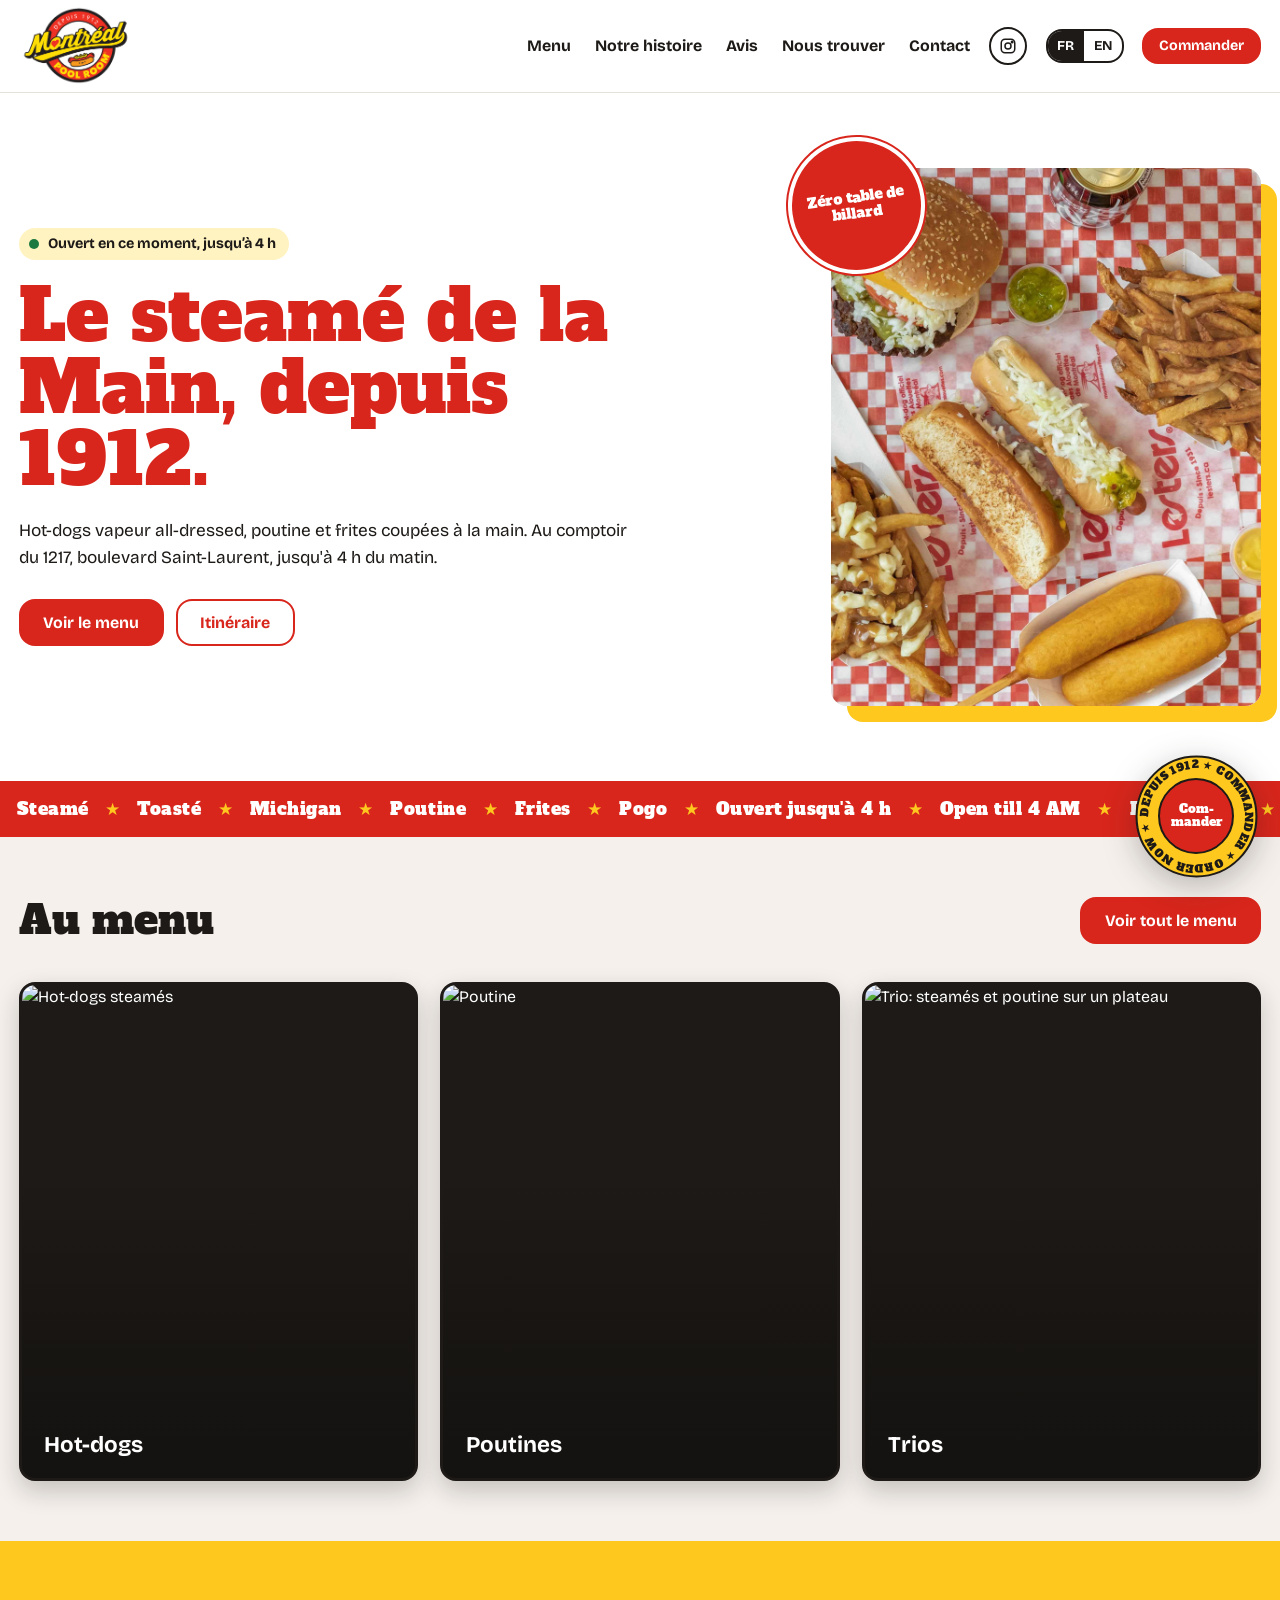
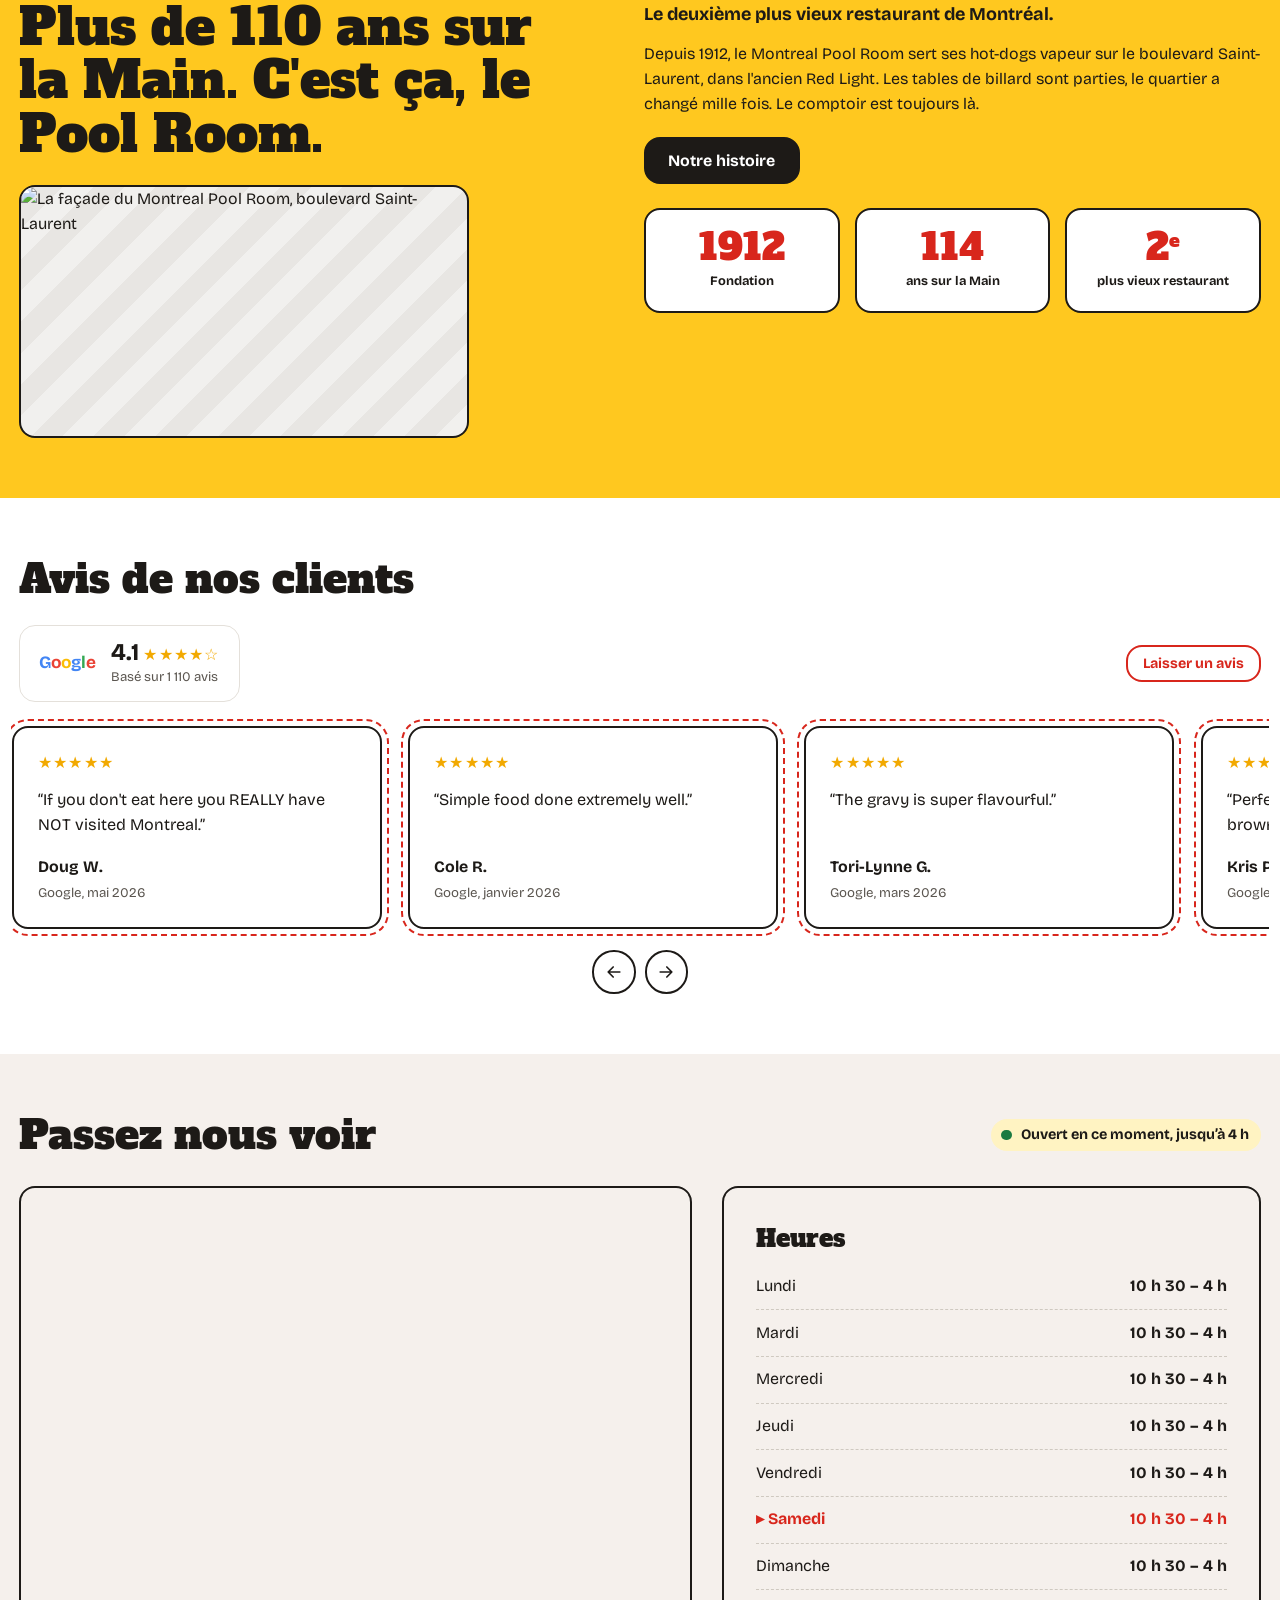
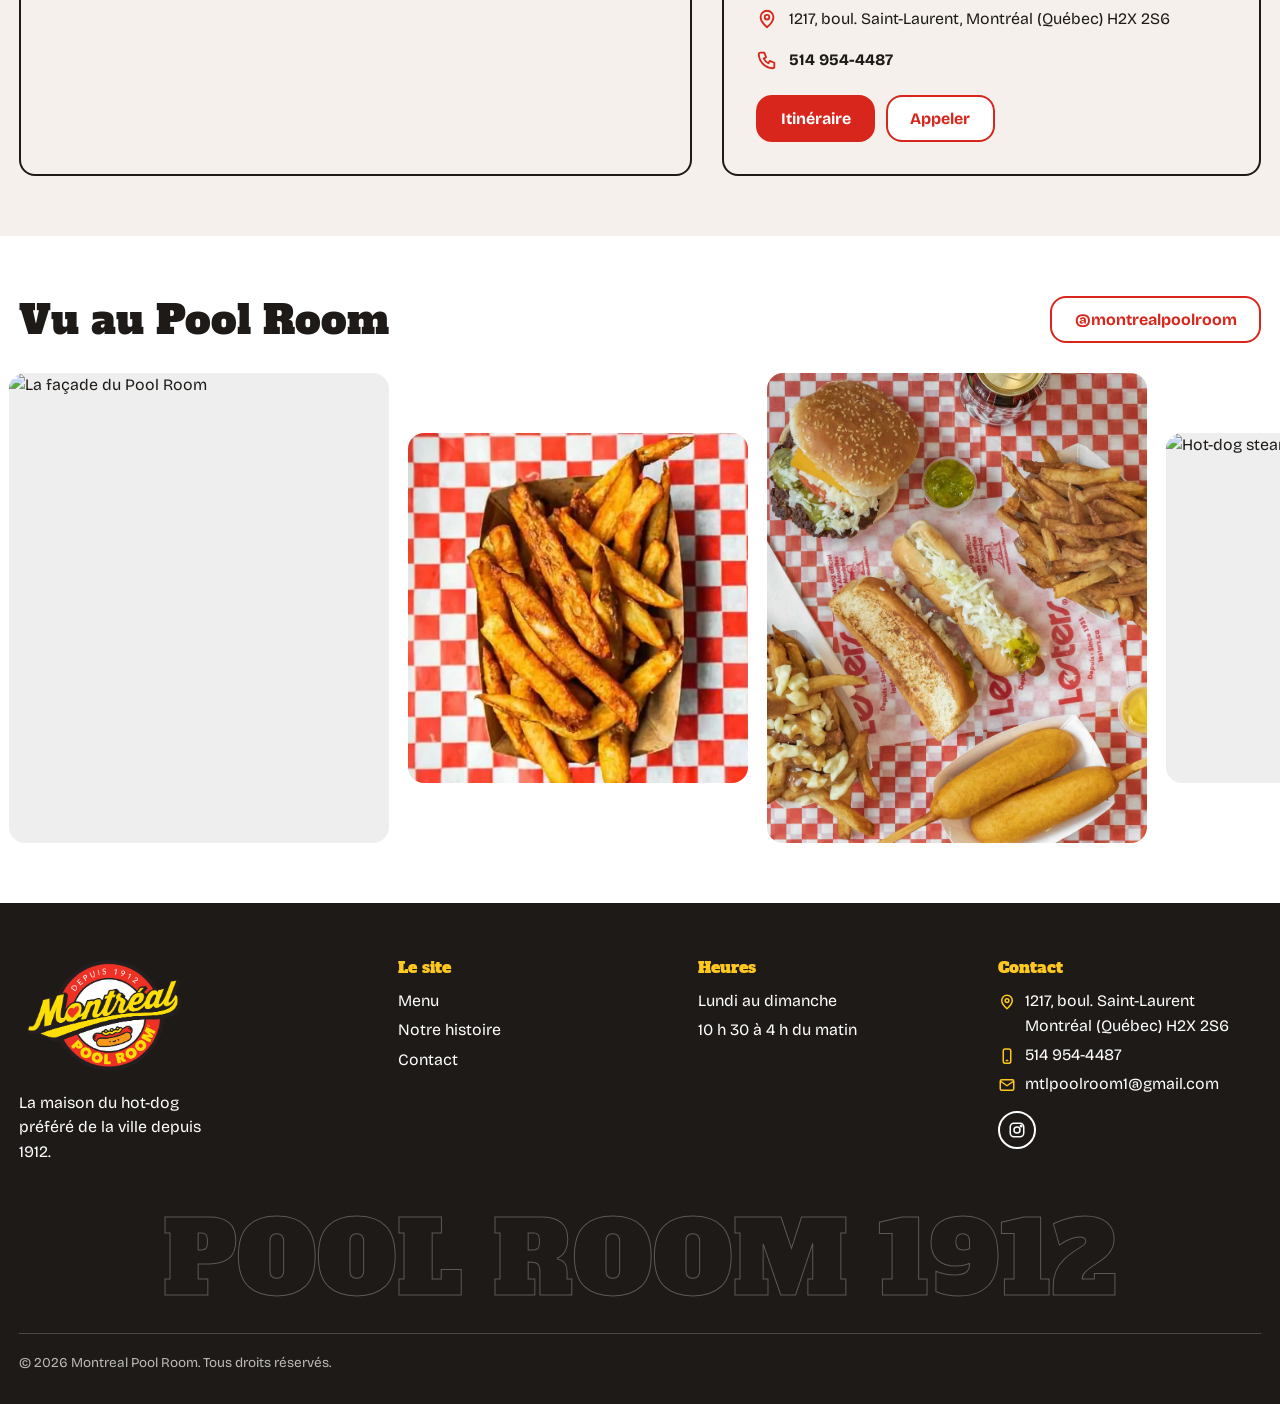
==== commit fec859e7: "change hero image" ====
--- a/index.html
+++ b/index.html
@@ -209,7 +209,7 @@
           <div class="hero-photo">
             <figure class="ph" style="margin: 0">
               <img
-                src="https://upload.wikimedia.org/wikipedia/commons/thumb/d/df/Montreal_steamie_hotdog.jpg/960px-Montreal_steamie_hotdog.jpg"
+                src="/assets/full.jpeg"
                 alt="Deux steamés all-dressed"
                 data-alt-fr="Deux steamés all-dressed"
                 data-alt-en="Two all-dressed steamies"
--- a/assets/styles.css
+++ b/assets/styles.css
@@ -1424,6 +1424,9 @@
   .gbadge {
     justify-self: start;
   }
+  .reel-track {
+    animation-duration: 40s;
+  }
   .reel figure.big {
     width: 270px;
     height: 340px;
